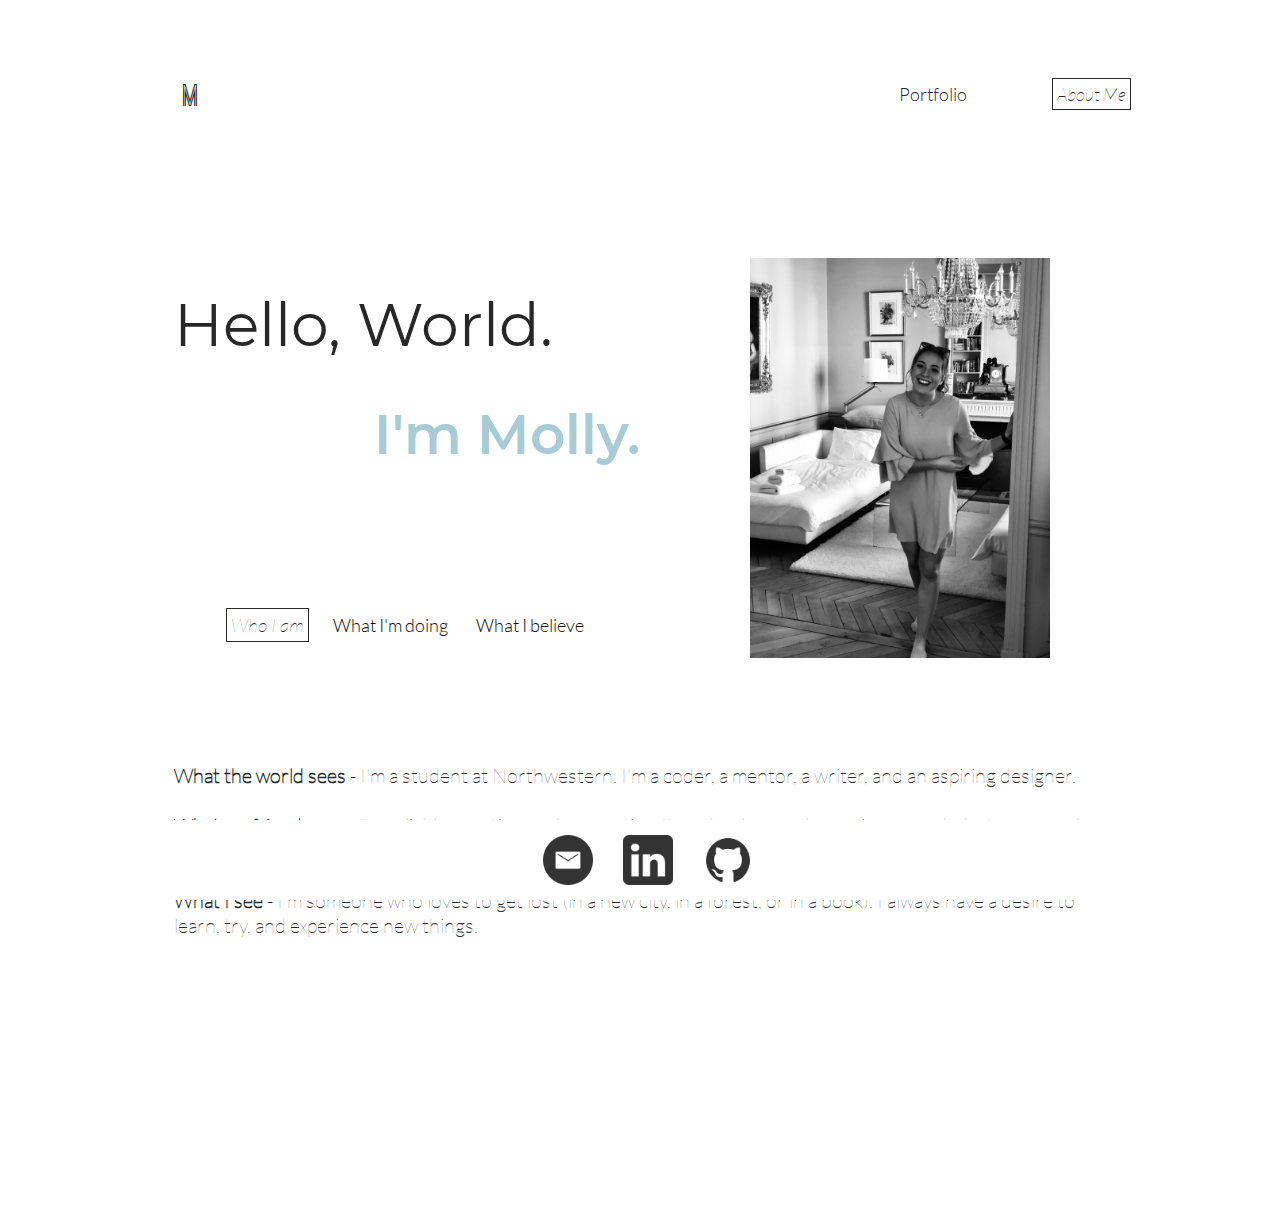
==== aboutme.html @ fe615f2a "update edc page and spacing" ====
<html>
	<head>
		<title>Molly Pribble</title>
		<link rel = "stylesheet" type = "text/css" href = "global.css">
	</head>
  <body>

    <!--Header-->
    <div class = "header">

      <!--Logo/Name-->
      <div class = "logo-wrapper">
        <a class = "logo" href = "./index.html">M</a>
      </div>

      <!--Nav Bar-->
      <div class = "menu-wrapper"> 
        <a class = "nav-text-here" href = "./aboutme.html">About Me</a>
      </div>
      <div class = "menu-wrapper"> 
        <a class = "nav-text" href = "./index.html">Portfolio</a>
      </div>
    </div>

    <div class =  "clear"></div>

    <!--Intro-->
    <div class = "wrapper">
      <div class = "text-center-about">
        <div class = "left-text-about">
          <p class = "about-title"> Hello, World.</p>
          <p class = "name-text">I'm Molly.</p>
          <div class = "spacer"></div>
          <div class = "about-tabs">
            <a class = "about-nav" id = "about-nav-here" data-id="about-1">Who I am</a>
            <a class = "about-nav" data-id="about-2">What I'm doing</a>
            <a class = "about-nav" data-id="about-3">What I believe</a>
          </div>
        </div>
      </div>
      <div class = "left-center-about">
        <p class = "about-title"> Hello, World.</p>
        <p class = "name-text">I'm Molly.</p>
        <div class = "spacer" id = "optional"></div>
        <div class = "about-tabs">
          <a class = "about-nav" id = "about-nav-here" data-id="about-1">Who I am</a>
          <a class = "about-nav" data-id="about-2">What I'm doing</a>
          <a class = "about-nav" data-id="about-3">What I believe</a>
        </div>
      </div>
      <img src = "./images/About/me.jpg" class = "about-image">
      <div class =  "clear"></div>
      <div class = "spacer"></div>
      <div class  = "text-center" id = "tell-me-more">
        <p class = "text"><b>What the world sees </b>- I'm a student at Northwestern.  I'm a coder, a mentor, a writer, and an aspiring designer.<br><br><b>What my friends see </b>- I'm reliable, creative, and supportive. I'm a dog-lover, a (sometimes poor) plant-mom, and a Harry Potter nerd.<br><br><b>What I see </b>- I'm someone who loves to get lost (in a new city, in a forest, or in a book). I always have a desire to learn, try, and experience new things.</p><div class = "spacer1"></div>
      </div>
    </div>

    <div class =  "clear"></div>
    <div class = "spacer"></div>
    <div class = "spacer"></div>

    <!--Footer-->
    <div class = "footer">
        <div  class = "icon-wrapper">
          <a href = "mailto:mollypribble2022@u.northwestern.edu"><img src = "./images/icons/iconfinder_Email_4550857.png" class = "contact-icon"></a>
          <a href = "http://linkedin.com/in/molly-pribble" target = "_blank"><img src = "./images/icons/iconfinder_Rounded_Linkedin2_svg_5282542.png" class = "contact-icon"></a>
          <a href = "https://github.com/mollypribble" target = "_blank"><img src = "./images/icons/iconfinder_icon-social-github_211904.png" class = "contact-icon"></a>
        </div>
      </div>
    <script src="scripts/about.js" type="text/javascript"></script>
  </body>
</html>
---- global.css ----
/*FONTS: 
*/

@font-face {
    font-family: 'Montserrat';
    src: url(./text-styles/Montserrat/Montserrat-Regular.ttf);
}

@font-face {
    font-family: 'Montserrat Thin';
    src: url(./text-styles/Montserrat/Montserrat-Thin.ttf);
}

@font-face {
    font-family: 'Montserrat Bold';
    src: url(./text-styles/Montserrat/Montserrat-SemiBold.ttf);
}

@font-face {
    font-family: 'Montserrat Italic';
    src: url(./text-styles/Montserrat/Montserrat-MediumItalic.ttf);
}

@font-face{
    font-family: 'Ostrich Sans';
    src: url(./text-styles/ostrich-sans-master/OstrichSans-Bold.otf);
}

@font-face{
    font-family: 'Lato Bold';
    src: url(./text-styles/Lato/Lato-Light.ttf);
}

@font-face{
    font-family: 'Lato';
    src: url(./text-styles/Lato/Lato-Thin.ttf);
}

@font-face{
    font-family: 'Lato Italic';
    src: url(./text-styles/Lato/Lato-ThinItalic.ttf);
}

/*COLORS: 
Text: #272727
Background: #FFFFFF
Main Color: #7B9EA8
Accent: #B0F2B4
*/

body{
    background-color: #FFFFFF;
    color: #272727;
}

/* TEXT 
Logo: .logo
Titles: .title, mark
Text: .text, .subtitle
Caption: .caption
Nav: .nav-text, .nav-text-here
*/

a {
    text-decoration: none;
    color: inherit;
}

mark {
    background-color: #ffffff;
    color: #818181;
}

mark:hover {
    background-color: #B0F2B4;
    transition: 0.3s;
}

.logo{
    font-family: 'Ostrich Sans';
    font-size: 30px;
    color: #272727;
}

.title{
    font-family: 'Montserrat';
    font-size: 60px;
    color: #272727;
    margin-bottom: 40px;
}

.about-title{
    font-family: 'Montserrat';
    font-size: 60px;
    color: #272727;
    margin-bottom: 40px;
    text-align: left;
}

.index-title{
    font-family: 'Montserrat';
    font-size: 70px;
    color: #272727;
    text-align: left;
    margin-bottom: 0.5em;
}

.subtitle{
    font-family: 'Lato Bold';
    font-size: 26px;
}

.text{
    font-family: 'Lato';
    font-size: 20px;
}

.text-small{
    font-family: 'Lato';
    font-size: 18px;
}

.index-text{
    color: #a8ccd6;
    font-family: 'Montserrat Bold';
    font-size: 55px;
    text-align: right;
    margin-top: 0.5rem;
}

.header-text{
    color: #a8ccd6;
    font-family: 'Montserrat Bold';
    font-size: 35px;
    text-align: left;
    margin-top: 0.5rem;
}

.standout-text{
    color: #272727;
    font-family: 'Montserrat Bold';
    font-size: 22px;
    text-align: left;
    width: 80%;
    margin-left: 5%;
    margin-right: 5%;
    padding-top: 5%;
    padding-bottom: 5%;
    padding-left: 5%;
    padding-right: 5%;
    background-color: #a8ccd6;
}

.standout-text2{
    width: 80%;
    margin-left: 5%;
    margin-right: 5%;
    padding-top: 10px;
    padding-bottom: 40px;
    padding-left: 5%;
    padding-right: 5%;
    background-color: #ffffff;
}

.header-text-htc{
    color: #272727;
    font-family: 'Montserrat Bold';
    font-size: 25px;
    text-align: left;
    margin-top: 1.5rem;
}

.name-text{
    color: #a8ccd6;
    font-family: 'Montserrat Bold';
    font-size: 55px;
    text-align: right;
    margin-top: 0.5rem;
}

.project-text{
    font-family: 'Lato';
    font-size: 20px;
}

.story-project-text{
    font-family: 'Lato';
    font-size: 18px;
}

.sub-htc{
    font-family: 'Lato';
    font-size: 16px;
}

figcaption {
    font-family: 'Lato';
    font-size: 16px;
    text-align: center;
    font-style: italic;
}

.caption{
    font-family: 'Lato Italic';
    font-size: 16px;
    text-decoration: none;
}

.nav-text{
    font-family: 'Lato Bold';
    font-size: 18px;
    text-decoration: none;
    color: #272727;
    cursor: pointer;
    padding: 4px;
}

.nav-text-here{
    font-family: 'Lato Italic';
    font-size: 18px;
    text-decoration: none;
    color: #272727;
    padding: 4px;
    border: 1px  solid #272727;
    
}

.nav-text-here:hover{
    background-color: #B0F2B4;
    transition: 0.3s;
}

.nav-text:hover{
    background-color: #B0F2B4;
    transition: 0.3s;
}

.about-nav{
    font-family: 'Lato Bold';
    font-size: 18px;
    text-decoration: none;
    color: #0F0F0F;
    margin: 10px;
    padding: 4px;
    cursor: pointer;
    transition: 0.3s;
}

#about-nav-here{
    font-family: 'Lato Italic';
    font-size: 19px;
    text-decoration: none;
    color: #272727;
    margin: 10px;
    padding: 4px;
    cursor: pointer;
    border: 1px solid #272727;
}

.about-tabs{
    display: flex;
    flex-wrap: wrap;
    flex-direction: row;
    align-items: center;
    justify-content: center;
 }


/* CONTEXT DIVS 
Header: .header, .logo-wrapper, .menu-wrapper
Footer: .footer, .icon-wrapper, .contact-icon, .spacer

Baisc Wrapper: .wrapper
Project grid: .project-wrapper-left, .project-wrapper-right, .alt-project-wrapper

Full Text: .text-center
Image left: 
Image right:
Full Image: .full-image

Image/caption: 
*/

.header{
    width: 90%;
    height: 200px;
    margin-left: 5%;
    margin-right: 5%;
}

.logo-wrapper{
    width: 80px;
    margin-top: 75px;
    margin-left: 7%;
    margin-bottom: auto;
    float: left;
    text-align: center;
}

.menu-wrapper{
    width: 100px;
    height: 50px;
    margin-top: 75px;
    margin-right: 5%;
    margin-bottom: auto;
    float: right;
}

.menu-icon{
    width: 100%;
    height: 100%;
}

.footer{
    width: 100%;
    height: 80px;
    position: fixed;
    bottom: 0;
    background-color: #FFFFFF;
}

.icon-wrapper{
    width: 240px;
    height: 100%;
    margin: auto;
}

.proj-thumb{
    width:  200px;
    height: 200px;
    float:left;
}

.contact-icon{
    width: 50px;
    margin: 15px;
    height: 50px;
    float: left;
    opacity: 0.8;
}

.contact-icon:hover {
    width: 58px;
    margin: 11px;
    height: 58px;
    transition: 0.3s;
}

.wrapper{
    width: 90%;
    margin-left: 5%;
    margin-right: 5%;
}


.project-wrapper-left{
    width: 35%;
    margin-left: 15%;
    float: left;
}

.project-wrapper-right{
    width: 35%;
    margin-right: 15%;
    float: left;
}

.alt-project-wrapper{
    width: 80%;
    margin: 10%;
}

.project-image-wrapper{
    width: 90%;
    margin-left: 5%;
    margin-right: 5%;
    margin-top: 5%;
    margin-bottom: 5%;
    position: relative;
    overflow: hidden;
}
.project-image{
    width: 100%;
}

.project-title{
    position: absolute;
    top: 50%;
    left: 50%;
    -webkit-transform: translate(-50%,-50%);
    -ms-transform: translate(-50%,-50%);
    transform: translate(-50%,-50%);
    text-align: center;
}

.project-title-header{
    font-family: 'Montserrat';
    font-size: 30px;
}

.project-title-text{
    font-family: 'Lato';
    font-size: 24px;
}

.image-overlay{
    height: 100%;
    position: absolute;
    top: 0;
    bottom: 0;
    left: 0;
    right: 0;
    background: #7B9EA8;
    visibility: hidden;
    opacity: 0;
    transition: opacity .3s, visibility .3s;
}

.project-image-wrapper:hover .project-image{
    transform: scale(1.05);
    transition: 0.3s ease;
}

.project-image-wrapper:hover .image-overlay {
    visibility: visible;
    opacity: 0.9;
  }

@media only screen and (min-width: 999px){
    .alt-project-wrapper{
      display: none;
    }
  }

@media only screen and (max-width: 999px){
    .project-wrapper-left{
        display: none;
    }
    .index-title{
        font-size: 50px;
    }
    .index-text{
        font-size: 30px;
    }
  }

  @media only screen and (max-width: 999px){
    .project-wrapper-right{
        display: none;
    }
  }

.full-image{
    width: 80%;
    margin-left: 10%;
    margin-right: 10%;
    margin-top: 40px;
    margin-bottom: 10px;
    object-fit: cover;
}

.hero-image{
    width: 90%;
    margin-left: 5%;
    margin-right: 5%;
    margin-top: 25px;
    margin-bottom: 10px;
    height: 200px;
    object-fit: cover;
}

.small-image{
    width: 58%;
    margin-left: 21%;
    margin-right: 21%;
    margin-top: 40px;
    margin-bottom: 10px;
}

.right-image{
    width: 40%;
    margin-top: 40px;
    margin-bottom: 10px;
    margin-right: 10%;
    float: right;
}

.right-image-smh{
    width: 40%;
    margin-top: 0px;
    margin-bottom: 10px;
    margin-right: 10%;
    float: right;
}

.left-image{
    width: 50%;
    margin-top: 40px;
    margin-bottom: 10px;
    float: left;
}

.about-image{
    height: 400px;
    max-width: 35%;
    margin-top: 40px;
    margin-bottom: 10px;
    margin-right: 14%;
    float: right;
    object-fit: cover;
    overflow: hidden;
}

.left-text{
    width: 40%;
    margin-top: 10px;
    margin-right: 10%;
    float: left;
}

.left-text-about{
    width: 50%;
    margin-top: 10px;
    margin-right: 10%;
    float: left;
    text-align: center;
}

.right-text{
    width: 40%;
    margin-top: 10px;
    margin-left: 10%;
    float: left;
}

.right-text-proj{
    width: 60%;
    margin-top: 0px;
    margin-left: 15px;
    float: left;
}

.clear{
    clear: both;
}
.spacer{
    width: 100%;
    height: 75;
}

.spacer-small{
    width: 100%;
    height: 20;
}

.spacer1{
    width: 100%;
    height: 102px;
}
.spacer2{
    width: 100%;
    height: 126px;
}
.spacer3{
    width: 100%;
    height: 54px;
}

.text-center{
    margin-top: 10px;
    margin-left: auto;
    margin-right: auto;
    width: 82%;
}

.text-center-about{
    margin-top: 10px;
    margin-left: auto;
    margin-right: auto;
    width: 82%;
}

.left-center{
    margin-top: 10px;
    margin-left: auto;
    margin-right: auto;
    width: 82%;
    display: none;
}

.left-center-about{
    margin-top: 10px;
    margin-left: auto;
    margin-right: auto;
    width: 82%;
    display: none;
}

.small-image-center{
    width: 58%;
    margin-left: 21%;
    margin-right: 21%;
    margin-top: 60px;
    margin-bottom: 0px;
    display: none;
}

#optional{
    display: none;
}

@media only screen and (max-width: 1095px){
    .about-image{
        display: none;
    }
    .left-center-about{
        display: block;
    }
    .text-center-about{
        display: none;
    }
}

@media only screen and (max-width: 820px){
    .left-text{
        display: none;
    }
    .left-text-about{
        display: none;
    }
    .right-text{
        display: none;
    }
    .right-text-proj{
        display: none;
    }
    .left-image{
        display: none;
    }
    .right-image{
        display: none;
    }
    .right-image-smh{
        display: none;
    }
    .left-center{
        display: block;
    }
    .small-image-center{
        display: block;
    }
    .proj-thumb{
        display: none;
    }
}

@media only screen and (max-width: 354px){
    .nav-text{
        font-size: 10px;
    }
    .nav-text-here{
        font-size: 10px;
    }
    .logo{
        font-size: 25px;
    }
    .menu-wrapper{
        float: left;
    }
    .logo-wrapper{
        margin-left: 2%;
    }
    .header{
        height: 70px;
    }
}


@media only screen and (max-width: 500px){
    .menu-wrapper{
        width: 76px;
        margin-right: 2%;
    }
    .project-title-header{
        font-size: 22px;
    }
    .project-title-text{
        font-size: 14px;
    }
    .title{
        font-size: 40px;
    }
    .about-title{
        font-size: 40px;
    }
    .nav-text{
        font-size: 12px;
    }
    .nav-text-here{
        font-size: 12px;
    }
    .about-nav{
        font-size: 12px;
    }
    #about-nav-here{
        font-size: 12px;
    }
    .name-text{
        font-size: 30px;
    }
    #optional{
        display: block;
    }
    .header{
        height: 120px;
    }
  }

  /*SAVE MI  HEART GIRD  LAYOUT*/

.collage1{
    display: grid;
    width:  80%;
    padding-left: 10%;
    grid-template-columns: 1fr 0.5fr 0.25fr 0.5fr;
    grid-template-rows: 0.15fr 0.15fr 0.15fr;
    grid-template-areas: 
        "a6 a6 a2 a2"
        "a1 a1 a2 a2"
        "a5 a5 a2 a2";
    grid-gap: 1rem;
    margin: 0rem;
  }

.collage2{
    display: grid;
    width:  80%;
    padding-left: 10%;
    grid-template-columns: 1fr 0.5fr 0.25fr 0.5fr;
    grid-template-rows: 0.75fr;
    grid-template-areas: 
        "a8 a8 a9 a9";
    grid-gap: 1rem;
    margin: 0rem;
  }

.collage3{
    display: grid;
    width:  80%;
    padding-left: 10%;
    grid-template-columns: 1fr 0.5fr 0.25fr 0.5fr;
    grid-template-rows: 1fr;
    grid-template-areas: 
        "a10 a10 a10 a10";
    grid-gap: 1rem;
    margin: 0rem;
  }

  .collage-edc{
    display: grid;
    width:  80%;
    padding-left: 10%;
    grid-template-columns: 0.5fr 0.5fr;
    grid-template-rows: 0.3fr 0.15fr;
    grid-template-areas: 
        "edc1 edc3"
        "edc2 edc2";
    grid-gap: 1rem;
    margin: 0rem;
  }

  .collage-dtr{
    display: grid;
    width:  80%;
    padding-left: 10%;
    grid-template-columns: 0.95fr 0.5fr;
    grid-template-rows: 0.3fr;
    grid-template-areas: 
        "dtr1 dtr2";
    grid-gap: 1rem;
    margin: 0rem;
  }

  .brainstorm1{
      grid-area: edc1;
  }
  .brainstorm2{
    grid-area: edc2;
}
.brainstorm3{
    grid-area: edc3;
}

.prototype1{
    grid-area: dtr1;
}
.prototype2{
  grid-area: dtr2;
}
 

section{
    display: flex;
    font-family: 'Arial';
    justify-content: center;
    align-items: center;
}

.chain{
    grid-area: a1;
}

.color-1{
    grid-area: a2;
}

.color-2{
    grid-area: a3;
}

.color-3{
    grid-area: a4;
}

.ekg{
    grid-area: a5;
}

.existing-logo{
    grid-area: a6;
}

.line-1{
    grid-area: a8;
}

.hands-logo{
    grid-area: a9;
}

.final-logo{
    grid-area: a10;
}

.collage-image{
    width: 100%;
    /*object-fit: contain;*/
    object-fit: fill;
}

.collage-image-wrapper{
    width: 100%;
    height: 100%;
    position: relative;
    overflow: hidden;
}

.collage-image-overlay{
    height: 100%;
    position: absolute;
    top: 0;
    bottom: 0;
    left: 0;
    right: 0;
    background: #e3e3e3;
    visibility: hidden;
    opacity: 0;
    transition: opacity .3s, visibility .3s;
}

.collage-image-wrapper:hover .collage-image{
    transform: scale(1.05);
    transition: 0.3s ease;
}

.collage-image-wrapper:hover .collage-image-overlay {
    visibility: visible;
    opacity: 0.93;
  }

  .collage-title{
    position: absolute;
    top: 50%;
    left: 50%;
    -webkit-transform: translate(-50%,-50%);
    -ms-transform: translate(-50%,-50%);
    transform: translate(-50%,-50%);
    text-align: left;
}

.collage-title-header{
    font-family: 'Montserrat';
    font-size: 20px;
    color: black;
}

.collage-title-text{
    font-family: 'Lato';
    font-size: 16px;
    color: black;
}

@media only screen and (max-width: 1300px){
    .collage-title-header{
        font-size: 18px;
    }
    .collage-title-text{
        font-size: 15px;
    }
}

@media only screen and (max-width: 1150px){
    .collage-title-header{
        font-size: 16px;
    }
    .collage-title-text{
        font-size: 12px;
    }
}

@media only screen and (max-width: 1020px){
    .collage-title-header{
        font-size: 13px;
    }
    .collage-title-text{
        font-size: 11px;
    }
    .collage{
        width:90%;
    }
}

@media only screen and (max-width: 750px){
    .collage-title-header{
        font-size: 7px;;
    }
    .collage-title{
        text-align: center;
    }
    .collage-title-text{
        display: none;
    }
}

.story-wrapper{
    width: 100%;
}

.story{
    display: flex;
    flex-direction: row;
}

.story-pic{
    width: 100%;
    height: 350px;
    object-fit: cover;
}

.story-thumbnail{
    display: flex;
    width: 30%;
    float: left;
    padding: 20px;
    object-fit: contain;
}

.story-exerpt{
    display: flex;
    flex-direction: column;
    width: 70%;
    float: left;
    padding: 20px;
    justify-content: space-between;
}

.story:hover{
    background-color: #B0F2B4;
    transition: 0.3s;
}

@media only screen and (max-width: 500px){
    .story-thumbnail{
        display: none;
    }
    .story-project-text{
        font-size: 12px;
    }
    .story-exerpt{
        width: 100%;
    }
}

@media only screen and (max-width: 1240px){

    .story-pic{
        width: 100px;
        height: 100px;
    }
    .story-thumbnail{
        width:100px;
        padding-top: 44px;
    }
    .story-exerpt{
        width: 100%;
    }
}
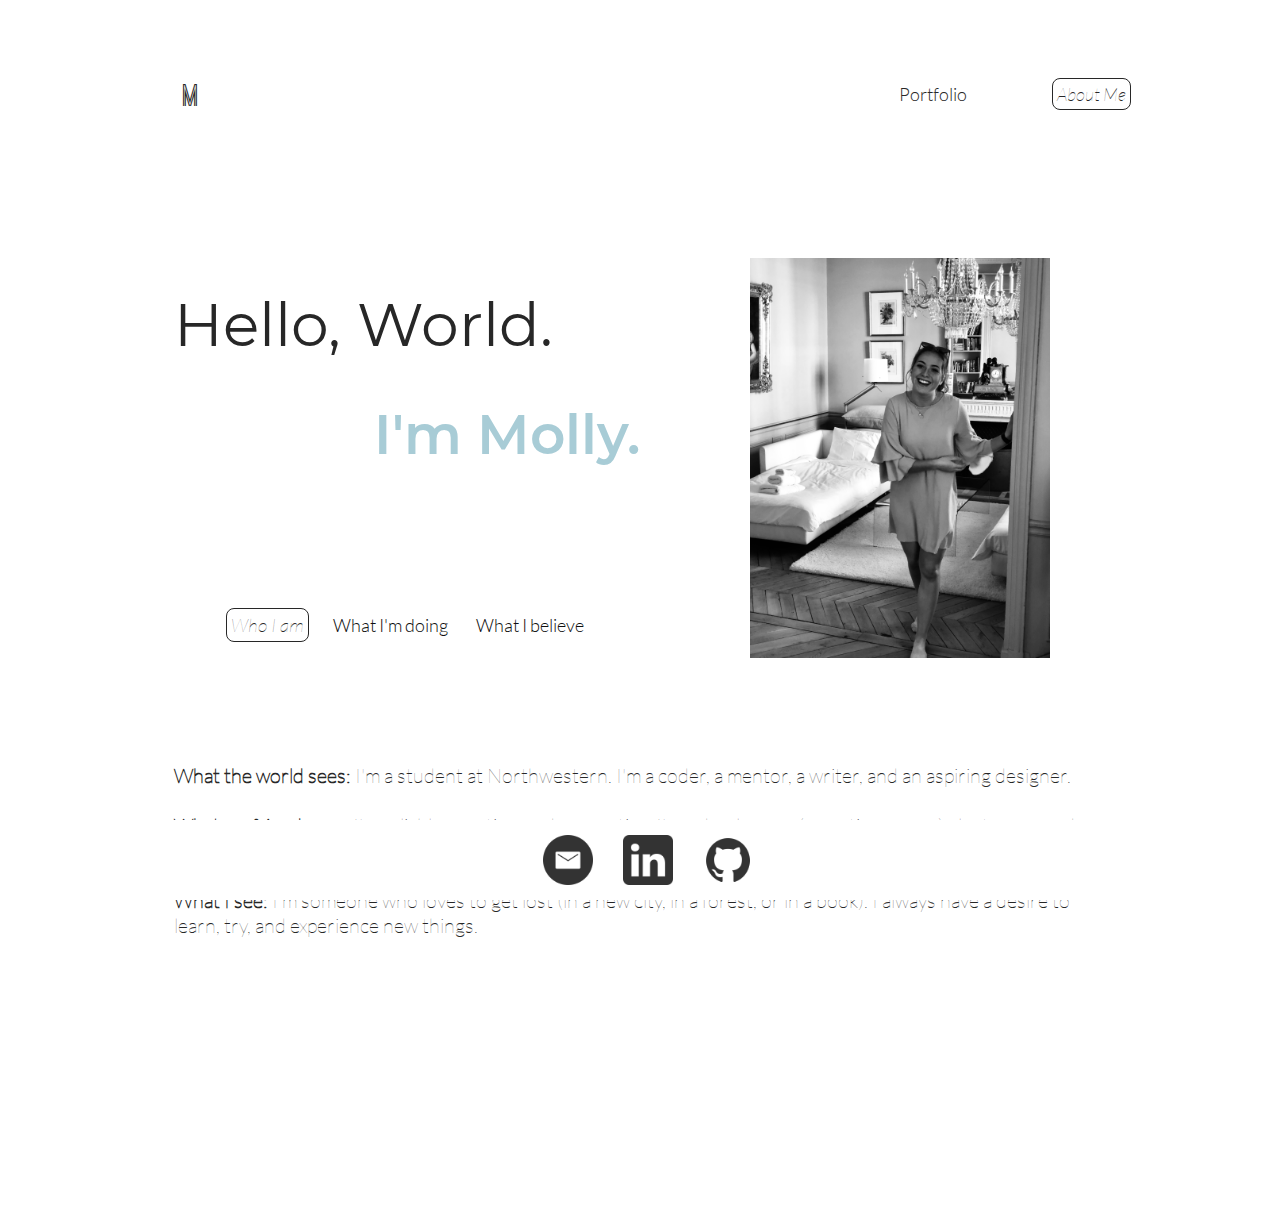
==== commit ec682518: "change buttons" ====
--- a/aboutme.html
+++ b/aboutme.html
@@ -52,7 +52,7 @@
       <div class =  "clear"></div>
       <div class = "spacer"></div>
       <div class  = "text-center" id = "tell-me-more">
-        <p class = "text"><b>What the world sees </b>- I'm a student at Northwestern.  I'm a coder, a mentor, a writer, and an aspiring designer.<br><br><b>What my friends see </b>- I'm reliable, creative, and supportive. I'm a dog-lover, a (sometimes poor) plant-mom, and a Harry Potter nerd.<br><br><b>What I see </b>- I'm someone who loves to get lost (in a new city, in a forest, or in a book). I always have a desire to learn, try, and experience new things.</p><div class = "spacer1"></div>
+        <p class = "text"><b>What the world sees:</b> I'm a student at Northwestern.  I'm a coder, a mentor, a writer, and an aspiring designer.<br><br><b>What my friends see:</b> I'm reliable, creative, and supportive. I'm a dog-lover, a (sometimes poor) plant-mom, and a Harry Potter nerd.<br><br><b>What I see:</b> I'm someone who loves to get lost (in a new city, in a forest, or in a book). I always have a desire to learn, try, and experience new things.</p><div class = "spacer1"></div>
       </div>
     </div>
 
--- a/global.css
+++ b/global.css
@@ -29,6 +29,11 @@
 @font-face{
     font-family: 'Lato Bold';
     src: url(./text-styles/Lato/Lato-Light.ttf);
+}
+
+@font-face{
+    font-family: 'Lato Bold Bold';
+    src: url(./text-styles/Lato/Lato-Regular.ttf);
 }
 
 @font-face{
@@ -69,6 +74,7 @@
 mark {
     background-color: #ffffff;
     color: #818181;
+    border-radius: 8px;
 }
 
 mark:hover {
@@ -213,6 +219,7 @@
     color: #272727;
     cursor: pointer;
     padding: 4px;
+    border-radius: 8px;
 }
 
 .nav-text-here{
@@ -220,13 +227,16 @@
     font-size: 18px;
     text-decoration: none;
     color: #272727;
+    background-color: #ffffff;
     padding: 4px;
-    border: 1px  solid #272727;
+    border-radius: 8px;
+    border: 1px solid #272727;
     
 }
 
 .nav-text-here:hover{
     background-color: #B0F2B4;
+    color: #272727;
     transition: 0.3s;
 }
 
@@ -244,6 +254,7 @@
     padding: 4px;
     cursor: pointer;
     transition: 0.3s;
+    border-radius: 8px;
 }
 
 #about-nav-here{
@@ -255,6 +266,7 @@
     padding: 4px;
     cursor: pointer;
     border: 1px solid #272727;
+    border-radius: 8px;
 }
 
 .about-tabs{
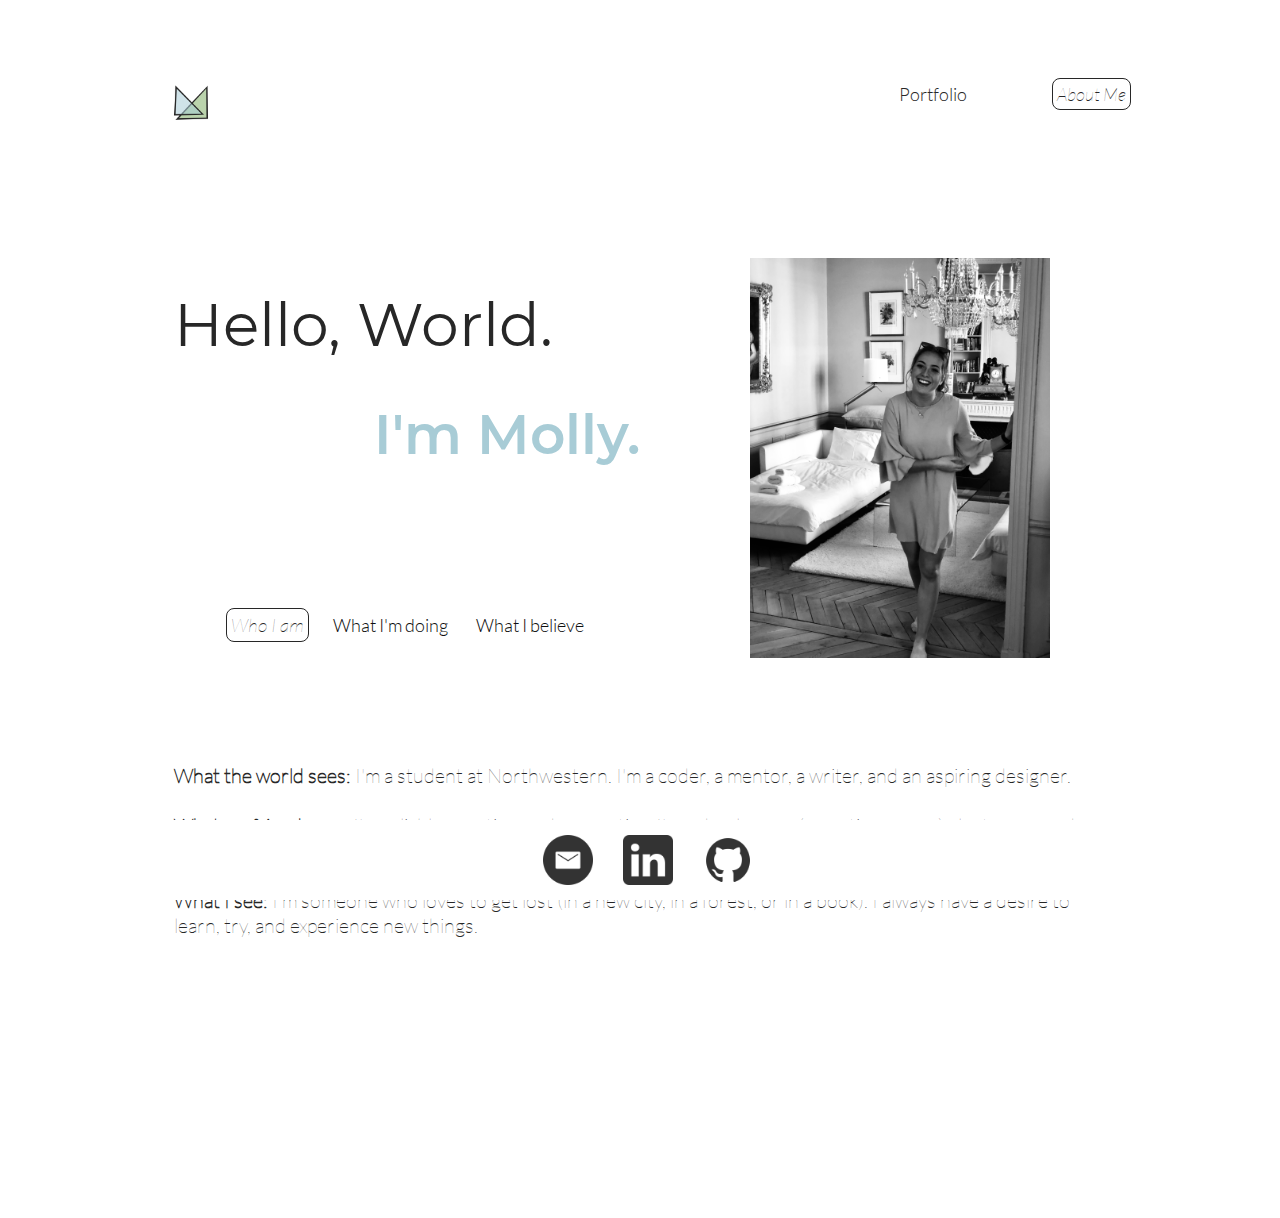
==== commit 25091913: "logo" ====
--- a/aboutme.html
+++ b/aboutme.html
@@ -10,7 +10,8 @@
 
       <!--Logo/Name-->
       <div class = "logo-wrapper">
-        <a class = "logo" href = "./index.html">M</a>
+        <a href = "./index.html"><img src="images/Home/Logo.jpg"  class ="logo-image"></a>
+        <!--<a class = "logo" href = "./index.html">M</a>-->
       </div>
 
       <!--Nav Bar-->
--- a/global.css
+++ b/global.css
@@ -309,6 +309,11 @@
     text-align: center;
 }
 
+.logo-image{
+    width: 40px;
+    height: 40px;
+}
+
 .menu-wrapper{
     width: 100px;
     height: 50px;
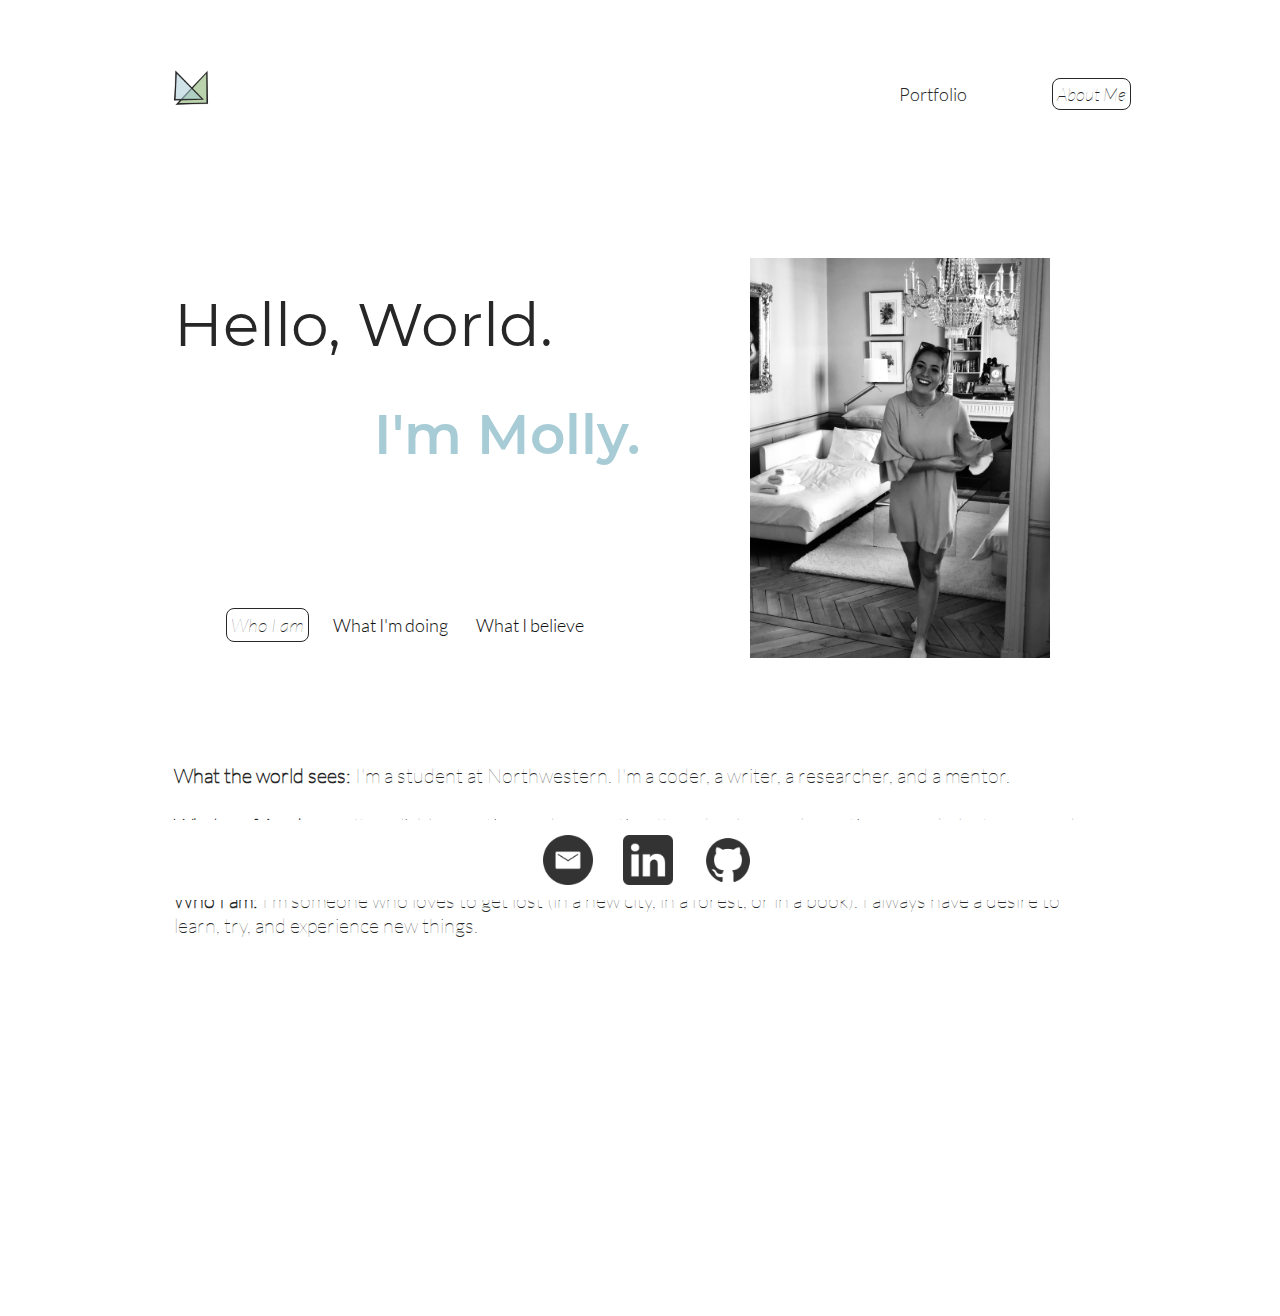
==== commit b3dffee7: "dtc projects" ====
--- a/aboutme.html
+++ b/aboutme.html
@@ -53,7 +53,7 @@
       <div class =  "clear"></div>
       <div class = "spacer"></div>
       <div class  = "text-center" id = "tell-me-more">
-        <p class = "text"><b>What the world sees:</b> I'm a student at Northwestern.  I'm a coder, a mentor, a writer, and an aspiring designer.<br><br><b>What my friends see:</b> I'm reliable, creative, and supportive. I'm a dog-lover, a (sometimes poor) plant-mom, and a Harry Potter nerd.<br><br><b>What I see:</b> I'm someone who loves to get lost (in a new city, in a forest, or in a book). I always have a desire to learn, try, and experience new things.</p><div class = "spacer1"></div>
+        <p class = "text"><b>What the world sees:</b> I'm a student at Northwestern.  I'm a coder, a writer, a researcher, and a mentor.<br><br><b>What my friends see:</b> I'm reliable, creative, and supportive. I'm a dog-lover, a (sometimes poor) plant-mom, and a Harry Potter nerd.<br><br><b>Who I am:</b> I'm someone who loves to get lost (in a new city, in a forest, or in a book). I always have a desire to learn, try, and experience new things.</p><div class = "spacer1"></div>
       </div>
     </div>
 
--- a/global.css
+++ b/global.css
@@ -51,6 +51,7 @@
 Background: #FFFFFF
 Main Color: #7B9EA8
 Accent: #B0F2B4
+#bae7bd;
 */
 
 body{
@@ -78,7 +79,7 @@
 }
 
 mark:hover {
-    background-color: #B0F2B4;
+    background-color: #bae7bd;
     transition: 0.3s;
 }
 
@@ -138,6 +139,14 @@
     color: #a8ccd6;
     font-family: 'Montserrat Bold';
     font-size: 35px;
+    text-align: left;
+    margin-top: 0.5rem;
+}
+
+.header-text-2{
+    color: #a8ccd6;
+    font-family: 'Montserrat Bold';
+    font-size: 26px;
     text-align: left;
     margin-top: 0.5rem;
 }
@@ -155,6 +164,7 @@
     padding-left: 5%;
     padding-right: 5%;
     background-color: #a8ccd6;
+    background-color: #bae7bd;
 }
 
 .standout-text2{
@@ -235,13 +245,13 @@
 }
 
 .nav-text-here:hover{
-    background-color: #B0F2B4;
+    background-color: #bae7bd;
     color: #272727;
     transition: 0.3s;
 }
 
 .nav-text:hover{
-    background-color: #B0F2B4;
+    background-color: #bae7bd;
     transition: 0.3s;
 }
 
@@ -302,7 +312,7 @@
 
 .logo-wrapper{
     width: 80px;
-    margin-top: 75px;
+    margin-top: 60px;
     margin-left: 7%;
     margin-bottom: auto;
     float: left;
@@ -476,6 +486,15 @@
     object-fit: cover;
 }
 
+.full-image-small{
+    width: 60%;
+    margin-left: 20%;
+    margin-right: 20%;
+    margin-top: 40px;
+    margin-bottom: 10px;
+    object-fit: cover;
+}
+
 .hero-image{
     width: 90%;
     margin-left: 5%;
@@ -499,6 +518,14 @@
     margin-top: 40px;
     margin-bottom: 10px;
     margin-right: 10%;
+    float: right;
+}
+
+.right-image-smaller{
+    width: 20%;
+    margin-top: 40px;
+    margin-bottom: 10px;
+    margin-right: 15%;
     float: right;
 }
 
@@ -535,6 +562,13 @@
     float: left;
 }
 
+.left-text-smaller{
+    width: 50%;
+    margin-top: 10px;
+    margin-right: 10%;
+    float: left;
+}
+
 .left-text-about{
     width: 50%;
     margin-top: 10px;
@@ -572,15 +606,15 @@
 
 .spacer1{
     width: 100%;
-    height: 102px;
+    height: 200px;
 }
 .spacer2{
     width: 100%;
-    height: 126px;
+    height: 30px;
 }
 .spacer3{
     width: 100%;
-    height: 54px;
+    height: 300px;
 }
 
 .text-center{
@@ -778,12 +812,60 @@
     width:  80%;
     padding-left: 10%;
     grid-template-columns: 0.5fr 0.5fr;
-    grid-template-rows: 0.3fr 0.15fr;
+    grid-template-rows: 0.6fr 0.3fr 0.15fr;
     grid-template-areas: 
+        "brain1 brain1"
         "edc1 edc3"
         "edc2 edc2";
     grid-gap: 1rem;
     margin: 0rem;
+  }
+
+  .collage-dtc1{
+    display: grid;
+    width:  80%;
+    padding-left: 10%;
+    grid-template-columns: 1fr;
+    grid-template-rows: 0.2fr 0.2fr 0.2fr;
+    grid-template-areas: 
+        "mockup1"
+        "mockup2";
+    grid-gap: 1rem;
+    margin: 0rem;
+  }
+
+  .mockup1-s{
+    grid-area: mockup1;
+  }
+
+  .mockup2-s{
+    grid-area: mockup2;
+  }
+
+  .collage-dtc2{
+    display: grid;
+    width:  80%;
+    padding-left: 10%;
+    grid-template-columns: 1fr;
+    grid-template-rows: 0.2fr 0.2fr 0.2fr;
+    grid-template-areas: 
+        "sketches"
+        "cad1"
+        "cad2";
+    grid-gap: 1rem;
+    margin: 0rem;
+  }
+
+  .sketches-s{
+    grid-area: sketches;
+  }
+
+  .cad1-s{
+    grid-area: cad1;
+  }
+
+  .cad2-s{
+    grid-area: cad2;
   }
 
   .collage-dtr{
@@ -791,13 +873,40 @@
     width:  80%;
     padding-left: 10%;
     grid-template-columns: 0.95fr 0.5fr;
-    grid-template-rows: 0.3fr;
+    grid-template-rows: 0.6fr 0.6fr 0.3fr;
     grid-template-areas: 
+        "s-board1 s-board1"
+        "s-board2 s-board2"
         "dtr1 dtr2";
     grid-gap: 1rem;
     margin: 0rem;
   }
 
+  .collage-dtr-2{
+    display: grid;
+    width:  80%;
+    padding-left: 10%;
+    grid-template-columns: 1fr;
+    grid-template-rows: 0.3fr 0.3fr;
+    grid-template-areas: 
+        "s-board"
+        "diagram";
+    grid-gap: 1rem;
+    margin: 0rem;
+  }
+
+  .coll1{
+    grid-area: s-board;
+  }
+
+  .coll2{
+    grid-area: diagram;
+  }
+
+  .user-journeys{
+      grid-area: brain1;
+  }
+
   .brainstorm1{
       grid-area: edc1;
   }
@@ -806,6 +915,14 @@
 }
 .brainstorm3{
     grid-area: edc3;
+}
+
+.sb-dtr1{
+    grid-area: s-board1;
+}
+
+.sb-dtr2{
+    grid-area: s-board2;
 }
 
 .prototype1{
@@ -890,6 +1007,11 @@
     transition: 0.3s ease;
 }
 
+.logo-wrapper:hover .logo-image{
+    transform: scale(1.05);
+    transition: 0.3s ease;
+}
+
 .collage-image-wrapper:hover .collage-image-overlay {
     visibility: visible;
     opacity: 0.93;
@@ -992,7 +1114,7 @@
 }
 
 .story:hover{
-    background-color: #B0F2B4;
+    background-color: #bae7bd;
     transition: 0.3s;
 }
 
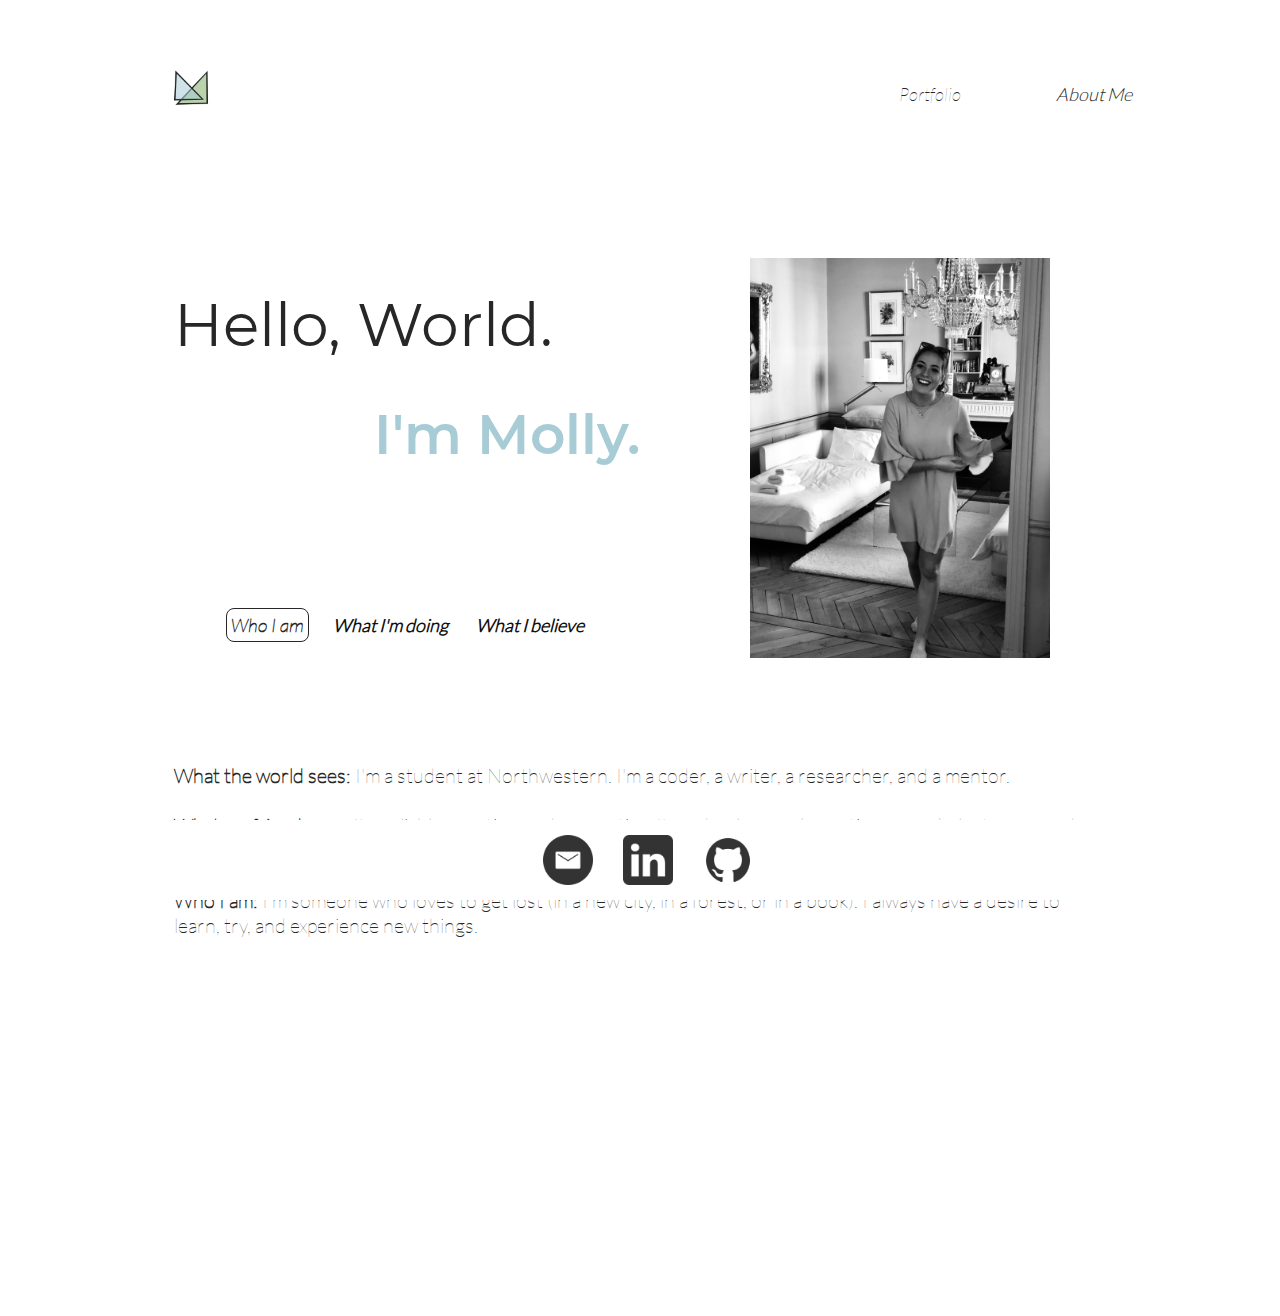
==== commit 00a6af12: "fix nav and links" ====
--- a/aboutme.html
+++ b/aboutme.html
@@ -16,10 +16,10 @@
 
       <!--Nav Bar-->
       <div class = "menu-wrapper"> 
-        <a class = "nav-text-here" href = "./aboutme.html">About Me</a>
+        <a class = "nav-text-here" href = "./aboutme.html" style = "font-style: none; font-weight: normal">About Me</a>
       </div>
       <div class = "menu-wrapper"> 
-        <a class = "nav-text" href = "./index.html">Portfolio</a>
+        <a class = "nav-text" href = "./index.html" style = "font-style: none; font-weight: normal">Portfolio</a>
       </div>
     </div>
 
--- a/global.css
+++ b/global.css
@@ -70,6 +70,8 @@
 a {
     text-decoration: none;
     color: inherit;
+    font-style: italic;
+    font-weight: bold;
 }
 
 mark {
@@ -223,7 +225,7 @@
 }
 
 .nav-text{
-    font-family: 'Lato Bold';
+    font-family: 'Lato Italic';
     font-size: 18px;
     text-decoration: none;
     color: #272727;
@@ -233,14 +235,13 @@
 }
 
 .nav-text-here{
-    font-family: 'Lato Italic';
+    font-family: 'Lato Bold';
     font-size: 18px;
     text-decoration: none;
     color: #272727;
     background-color: #ffffff;
     padding: 4px;
     border-radius: 8px;
-    border: 1px solid #272727;
     
 }
 
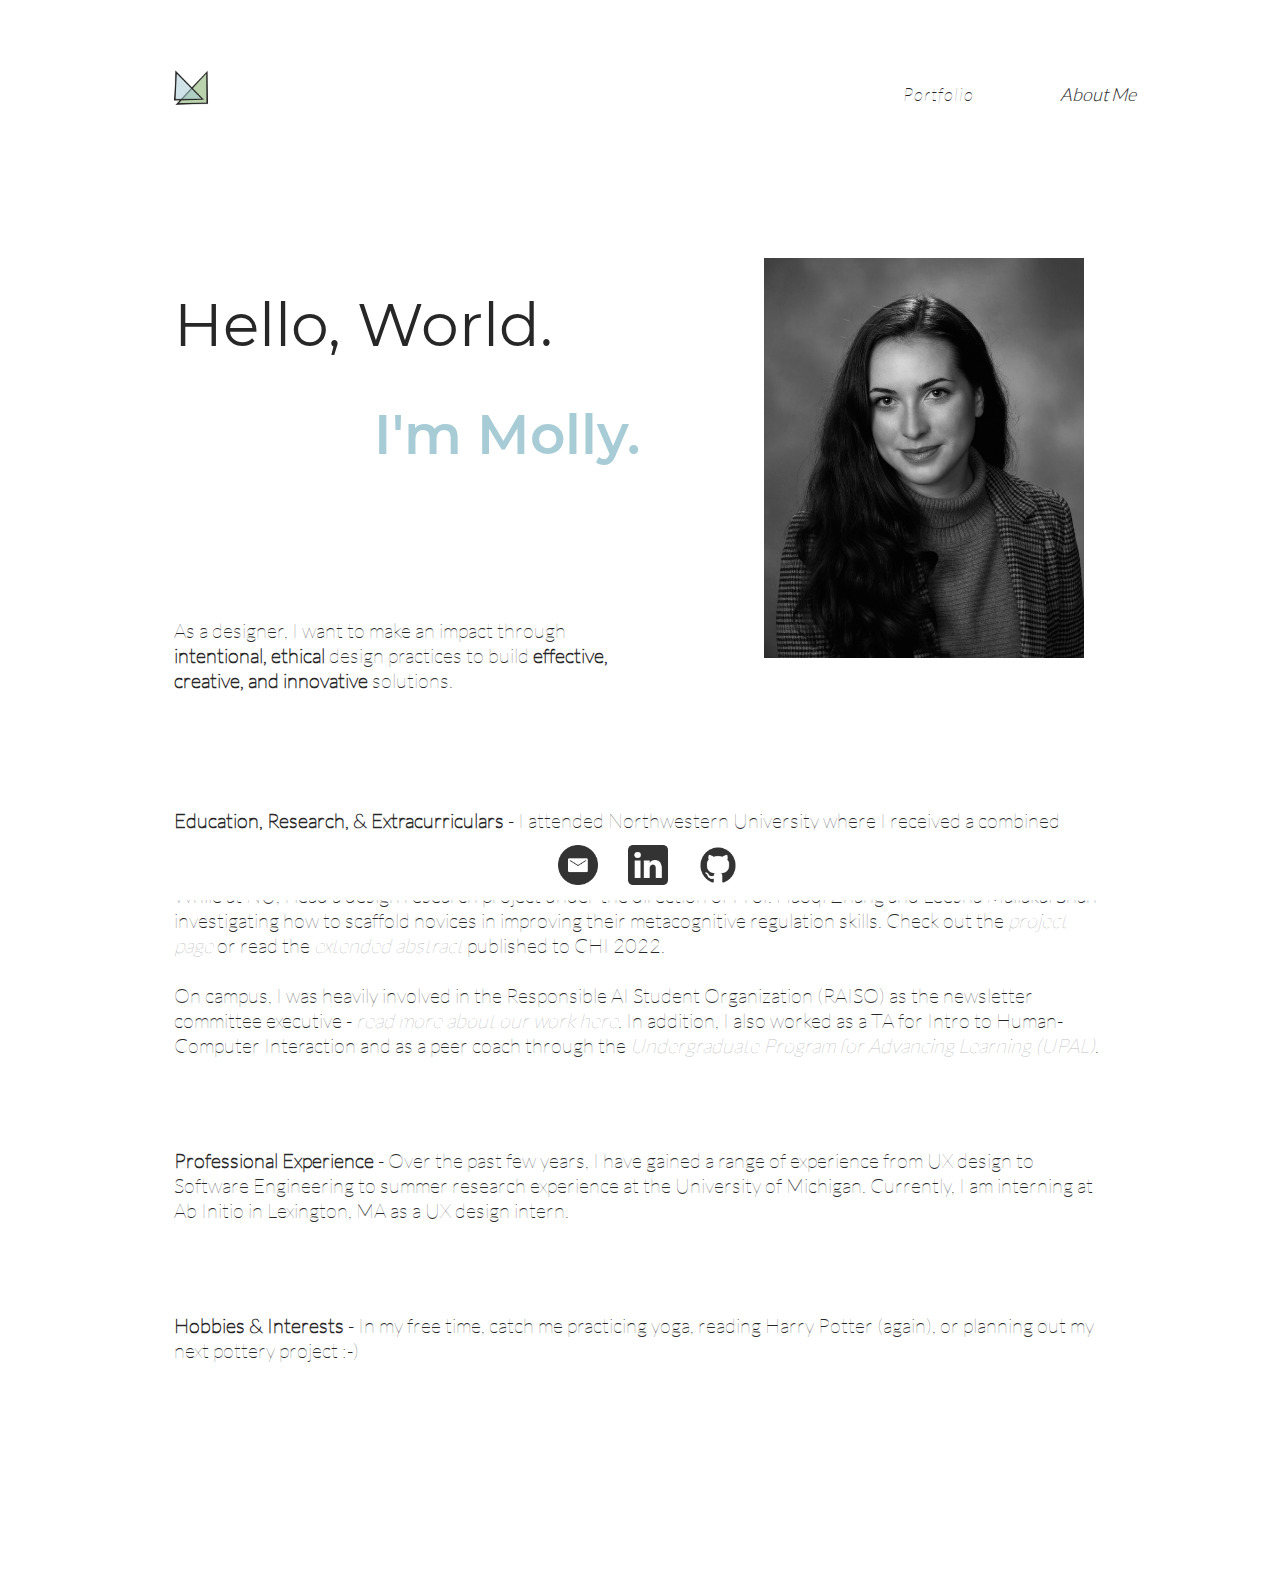
==== commit 2b7082dc: "fix edc, change about, change home" ====
--- a/aboutme.html
+++ b/aboutme.html
@@ -31,29 +31,35 @@
         <div class = "left-text-about">
           <p class = "about-title"> Hello, World.</p>
           <p class = "name-text">I'm Molly.</p>
-          <div class = "spacer"></div>
-          <div class = "about-tabs">
+          <div class = "spacer" ></div>
+          <p class = "text" style = "text-align:left">As a designer, I want to make an impact through <b>intentional, ethical</b> design practices to build <b>effective, creative, and innovative</b> solutions.</p>
+          <!-- <div class = "about-tabs">
             <a class = "about-nav" id = "about-nav-here" data-id="about-1">Who I am</a>
             <a class = "about-nav" data-id="about-2">What I'm doing</a>
             <a class = "about-nav" data-id="about-3">What I believe</a>
-          </div>
+          </div> -->
         </div>
       </div>
       <div class = "left-center-about">
         <p class = "about-title"> Hello, World.</p>
         <p class = "name-text">I'm Molly.</p>
-        <div class = "spacer" id = "optional"></div>
-        <div class = "about-tabs">
+        <!-- <div class = "spacer" id = "optional"></div> -->
+        <!-- <div class = "about-tabs">
           <a class = "about-nav" id = "about-nav-here" data-id="about-1">Who I am</a>
           <a class = "about-nav" data-id="about-2">What I'm doing</a>
           <a class = "about-nav" data-id="about-3">What I believe</a>
-        </div>
+        </div> -->
       </div>
-      <img src = "./images/About/me.jpg" class = "about-image">
+      <img src = "./images/About/me-prof.jpg" class = "about-image">
       <div class =  "clear"></div>
       <div class = "spacer"></div>
       <div class  = "text-center" id = "tell-me-more">
-        <p class = "text"><b>What the world sees:</b> I'm a student at Northwestern.  I'm a coder, a writer, a researcher, and a mentor.<br><br><b>What my friends see:</b> I'm reliable, creative, and supportive. I'm a dog-lover, a (sometimes poor) plant-mom, and a Harry Potter nerd.<br><br><b>Who I am:</b> I'm someone who loves to get lost (in a new city, in a forest, or in a book). I always have a desire to learn, try, and experience new things.</p><div class = "spacer1"></div>
+        <p class = "text"><b>Education, Research, & Extracurriculars</b> - I attended Northwestern University where I received a combined BS/MS degree in Computer Science and also pursued the Segal Design Certificate. <br><br> While at NU, I lead a design research project under the direction of Prof. Haoqi Zhang and Leesha Maliakal Shah investigating how to scaffold novices in improving their metacognitive regulation skills. Check out the <a href = "mcrproject.html"><mark>project page</mark></a> or read the <a href = "https://dl.acm.org/doi/pdf/10.1145/3491101.3519751"  target="_blank"><mark>extended abstract</mark></a> published to CHI 2022. <br><br> On campus, I was heavily involved in the Responsible AI Student Organization (RAISO) as the newsletter committee executive - <a href="htcproject.html"><mark>read more about our work here</mark></a>. In addition, I also worked as a TA for Intro to Human-Computer Interaction and as a peer coach through the <a href="https://www.northwestern.edu/academic-support-learning/academic-coaching-and-mentoring/upal/index.html" target="_blank"><mark>Undergraduate Program for Advancing Learning (UPAL)</mark></a>.</p>
+        <div class = "spacer1-mini"></div>
+        <p class = "text"><b>Professional Experience</b> - Over the past few years, I have gained a range of experience from UX design to Software Engineering to summer research experience at the University of Michigan. Currently, I am interning at Ab Initio in Lexington, MA as a UX design intern.</p>
+        <div class = "spacer1-mini"></div>
+        <p class = "text"><b>Hobbies & Interests</b> - In my free time, catch me practicing yoga, reading Harry Potter (again), or planning out my next pottery project <a href="https://mollypribble.github.io/idle-game/" target="_blank" style="font-style: normal;">:-)</a></p>
+        <div class = "spacer1-mini"></div>
       </div>
     </div>
 
--- a/global.css
+++ b/global.css
@@ -71,7 +71,7 @@
     text-decoration: none;
     color: inherit;
     font-style: italic;
-    font-weight: bold;
+    /* font-weight: bold; */
 }
 
 mark {
@@ -186,6 +186,7 @@
     font-size: 25px;
     text-align: left;
     margin-top: 1.5rem;
+    font-style: normal;
 }
 
 .name-text{
@@ -204,11 +205,13 @@
 .story-project-text{
     font-family: 'Lato';
     font-size: 18px;
+    color: #818181;
 }
 
 .sub-htc{
     font-family: 'Lato';
     font-size: 16px;
+    font-style: normal;
 }
 
 figcaption {
@@ -230,8 +233,9 @@
     text-decoration: none;
     color: #272727;
     cursor: pointer;
-    padding: 4px;
+    padding: 8px;
     border-radius: 8px;
+    letter-spacing: 1px;
 }
 
 .nav-text-here{
@@ -240,19 +244,21 @@
     text-decoration: none;
     color: #272727;
     background-color: #ffffff;
-    padding: 4px;
+    padding: 8px;
     border-radius: 8px;
     
 }
 
 .nav-text-here:hover{
     background-color: #bae7bd;
+    /* color: #bae7bd; */
     color: #272727;
     transition: 0.3s;
 }
 
 .nav-text:hover{
     background-color: #bae7bd;
+    /* color: #bae7bd; */
     transition: 0.3s;
 }
 
@@ -341,14 +347,15 @@
 
 .footer{
     width: 100%;
-    height: 80px;
+    height: 70px;
     position: fixed;
     bottom: 0;
     background-color: #FFFFFF;
 }
 
 .icon-wrapper{
-    width: 240px;
+    /*width: 320px; */
+    width: 210px;
     height: 100%;
     margin: auto;
 }
@@ -360,17 +367,17 @@
 }
 
 .contact-icon{
-    width: 50px;
+    width: 40px;
     margin: 15px;
-    height: 50px;
+    height: 40px;
     float: left;
     opacity: 0.8;
 }
 
 .contact-icon:hover {
-    width: 58px;
+    width: 48px;
     margin: 11px;
-    height: 58px;
+    height: 48px;
     transition: 0.3s;
 }
 
@@ -550,7 +557,7 @@
     max-width: 35%;
     margin-top: 40px;
     margin-bottom: 10px;
-    margin-right: 14%;
+    margin-right: 11%;
     float: right;
     object-fit: cover;
     overflow: hidden;
@@ -566,7 +573,7 @@
 .left-text-smaller{
     width: 50%;
     margin-top: 10px;
-    margin-right: 10%;
+    margin-right: 10px;
     float: left;
 }
 
@@ -608,6 +615,10 @@
 .spacer1{
     width: 100%;
     height: 200px;
+}
+.spacer1-mini{
+    width: 100%;
+    height: 50px;
 }
 .spacer2{
     width: 100%;
@@ -661,7 +672,7 @@
     display: none;
 }
 
-@media only screen and (max-width: 1095px){
+@media only screen and (max-width: 1215px){
     .about-image{
         display: none;
     }
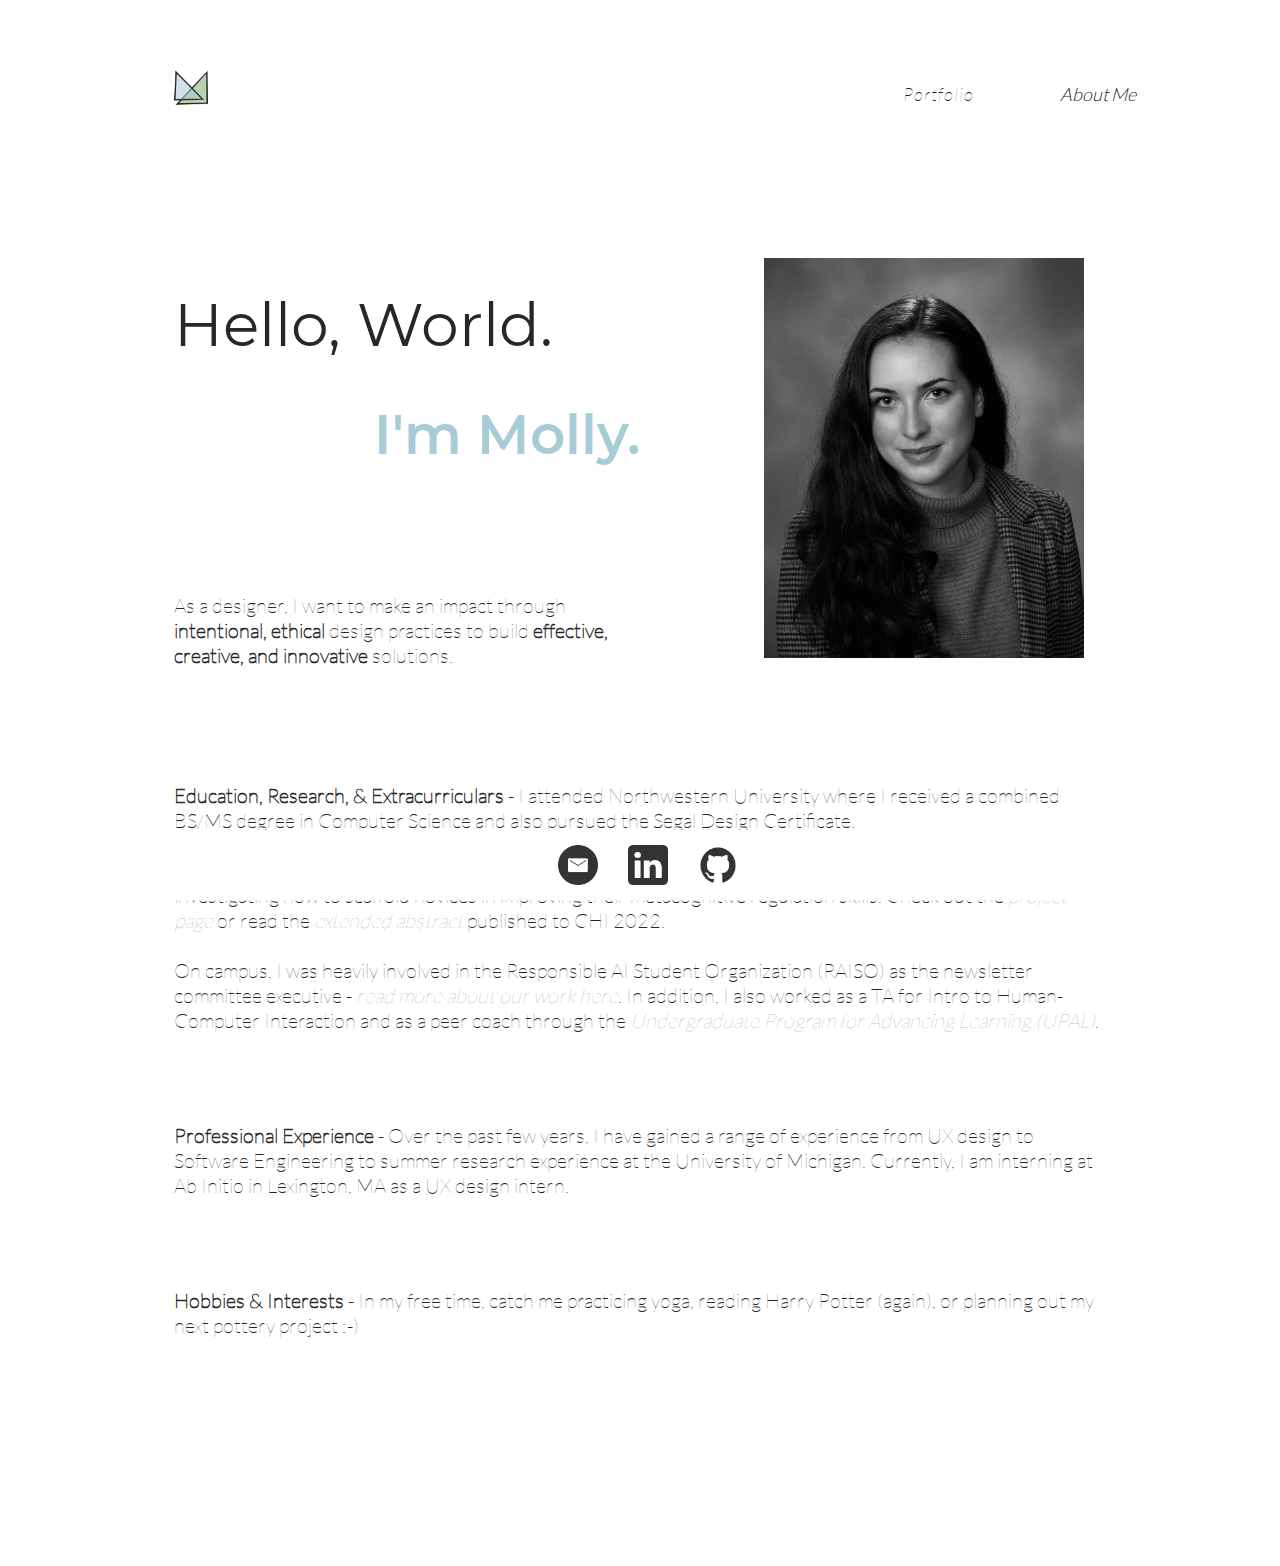
==== commit 7bb13007: "fix about spacing" ====
--- a/aboutme.html
+++ b/aboutme.html
@@ -31,7 +31,7 @@
         <div class = "left-text-about">
           <p class = "about-title"> Hello, World.</p>
           <p class = "name-text">I'm Molly.</p>
-          <div class = "spacer" ></div>
+          <div class = "spacer1-mini" ></div>
           <p class = "text" style = "text-align:left">As a designer, I want to make an impact through <b>intentional, ethical</b> design practices to build <b>effective, creative, and innovative</b> solutions.</p>
           <!-- <div class = "about-tabs">
             <a class = "about-nav" id = "about-nav-here" data-id="about-1">Who I am</a>
--- a/global.css
+++ b/global.css
@@ -607,6 +607,7 @@
     height: 75;
 }
 
+
 .spacer-small{
     width: 100%;
     height: 20;
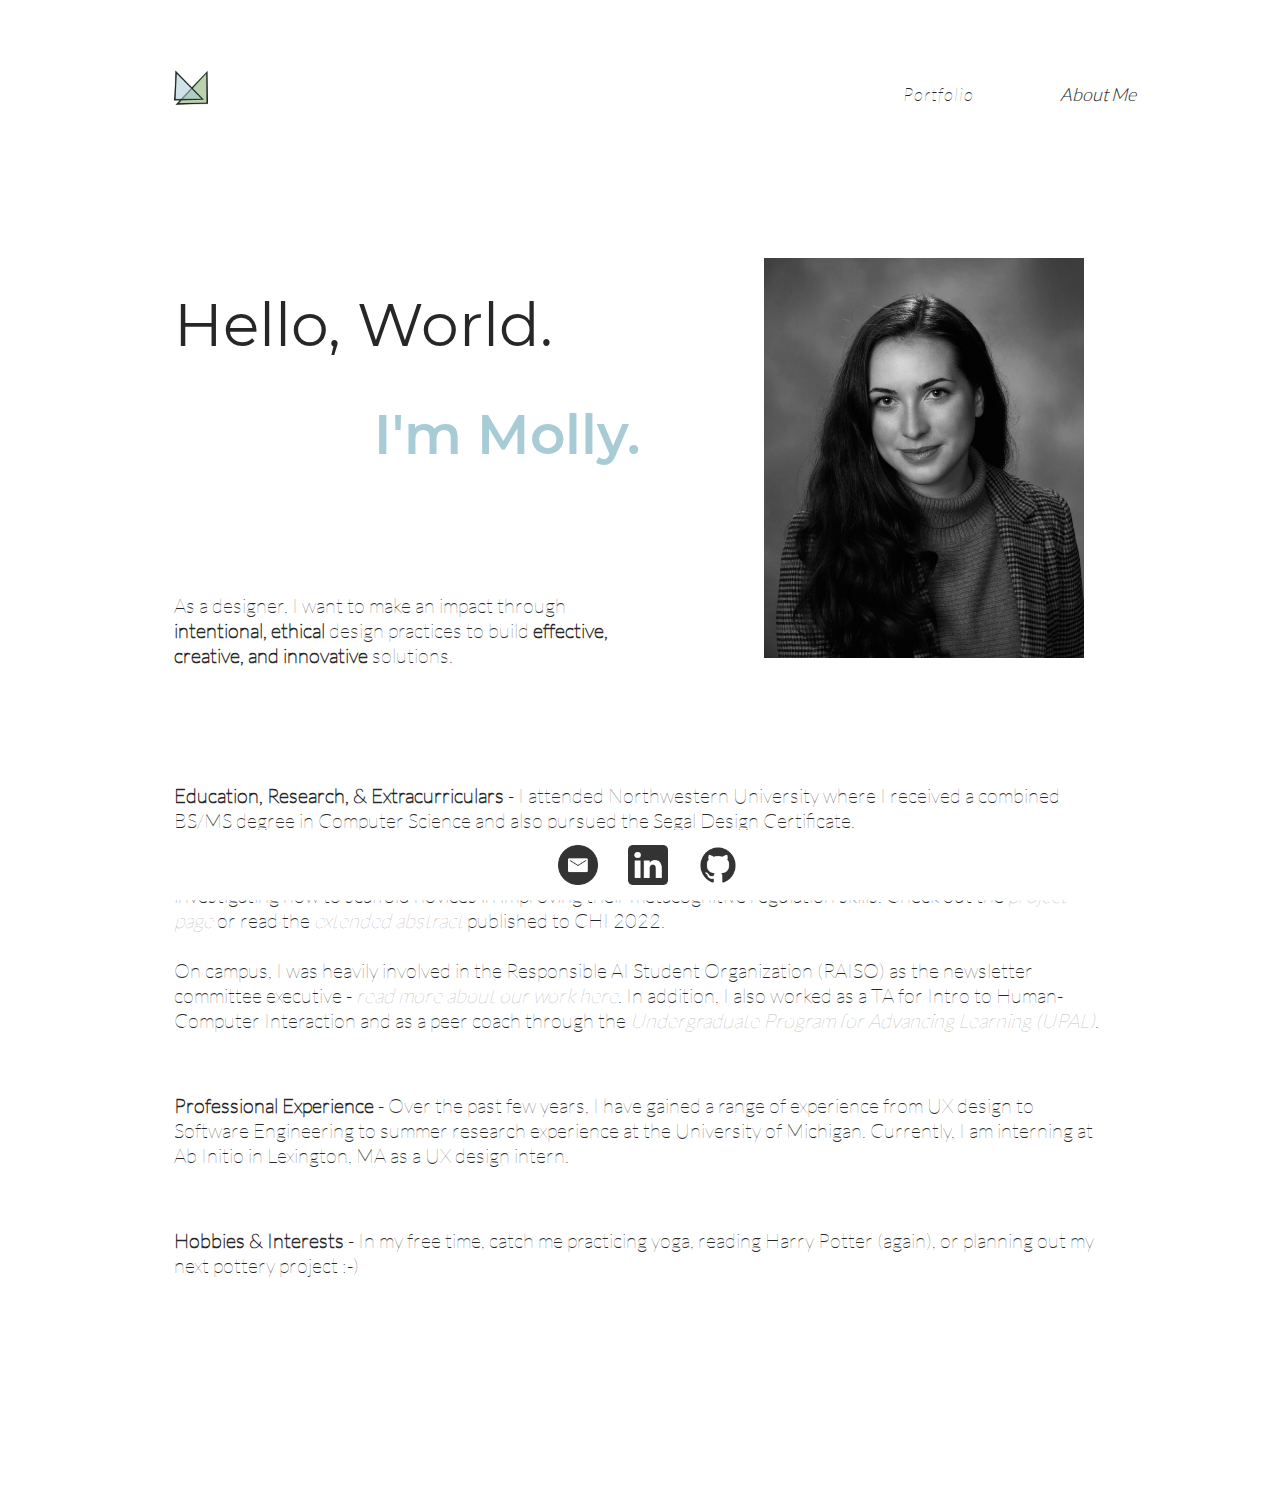
==== commit 2c8cda0c: "fix about spacing pt 2" ====
--- a/aboutme.html
+++ b/aboutme.html
@@ -55,9 +55,9 @@
       <div class = "spacer"></div>
       <div class  = "text-center" id = "tell-me-more">
         <p class = "text"><b>Education, Research, & Extracurriculars</b> - I attended Northwestern University where I received a combined BS/MS degree in Computer Science and also pursued the Segal Design Certificate. <br><br> While at NU, I lead a design research project under the direction of Prof. Haoqi Zhang and Leesha Maliakal Shah investigating how to scaffold novices in improving their metacognitive regulation skills. Check out the <a href = "mcrproject.html"><mark>project page</mark></a> or read the <a href = "https://dl.acm.org/doi/pdf/10.1145/3491101.3519751"  target="_blank"><mark>extended abstract</mark></a> published to CHI 2022. <br><br> On campus, I was heavily involved in the Responsible AI Student Organization (RAISO) as the newsletter committee executive - <a href="htcproject.html"><mark>read more about our work here</mark></a>. In addition, I also worked as a TA for Intro to Human-Computer Interaction and as a peer coach through the <a href="https://www.northwestern.edu/academic-support-learning/academic-coaching-and-mentoring/upal/index.html" target="_blank"><mark>Undergraduate Program for Advancing Learning (UPAL)</mark></a>.</p>
-        <div class = "spacer1-mini"></div>
+        <div class = "spacer-small"></div>
         <p class = "text"><b>Professional Experience</b> - Over the past few years, I have gained a range of experience from UX design to Software Engineering to summer research experience at the University of Michigan. Currently, I am interning at Ab Initio in Lexington, MA as a UX design intern.</p>
-        <div class = "spacer1-mini"></div>
+        <div class = "spacer-small"></div>
         <p class = "text"><b>Hobbies & Interests</b> - In my free time, catch me practicing yoga, reading Harry Potter (again), or planning out my next pottery project <a href="https://mollypribble.github.io/idle-game/" target="_blank" style="font-style: normal;">:-)</a></p>
         <div class = "spacer1-mini"></div>
       </div>
